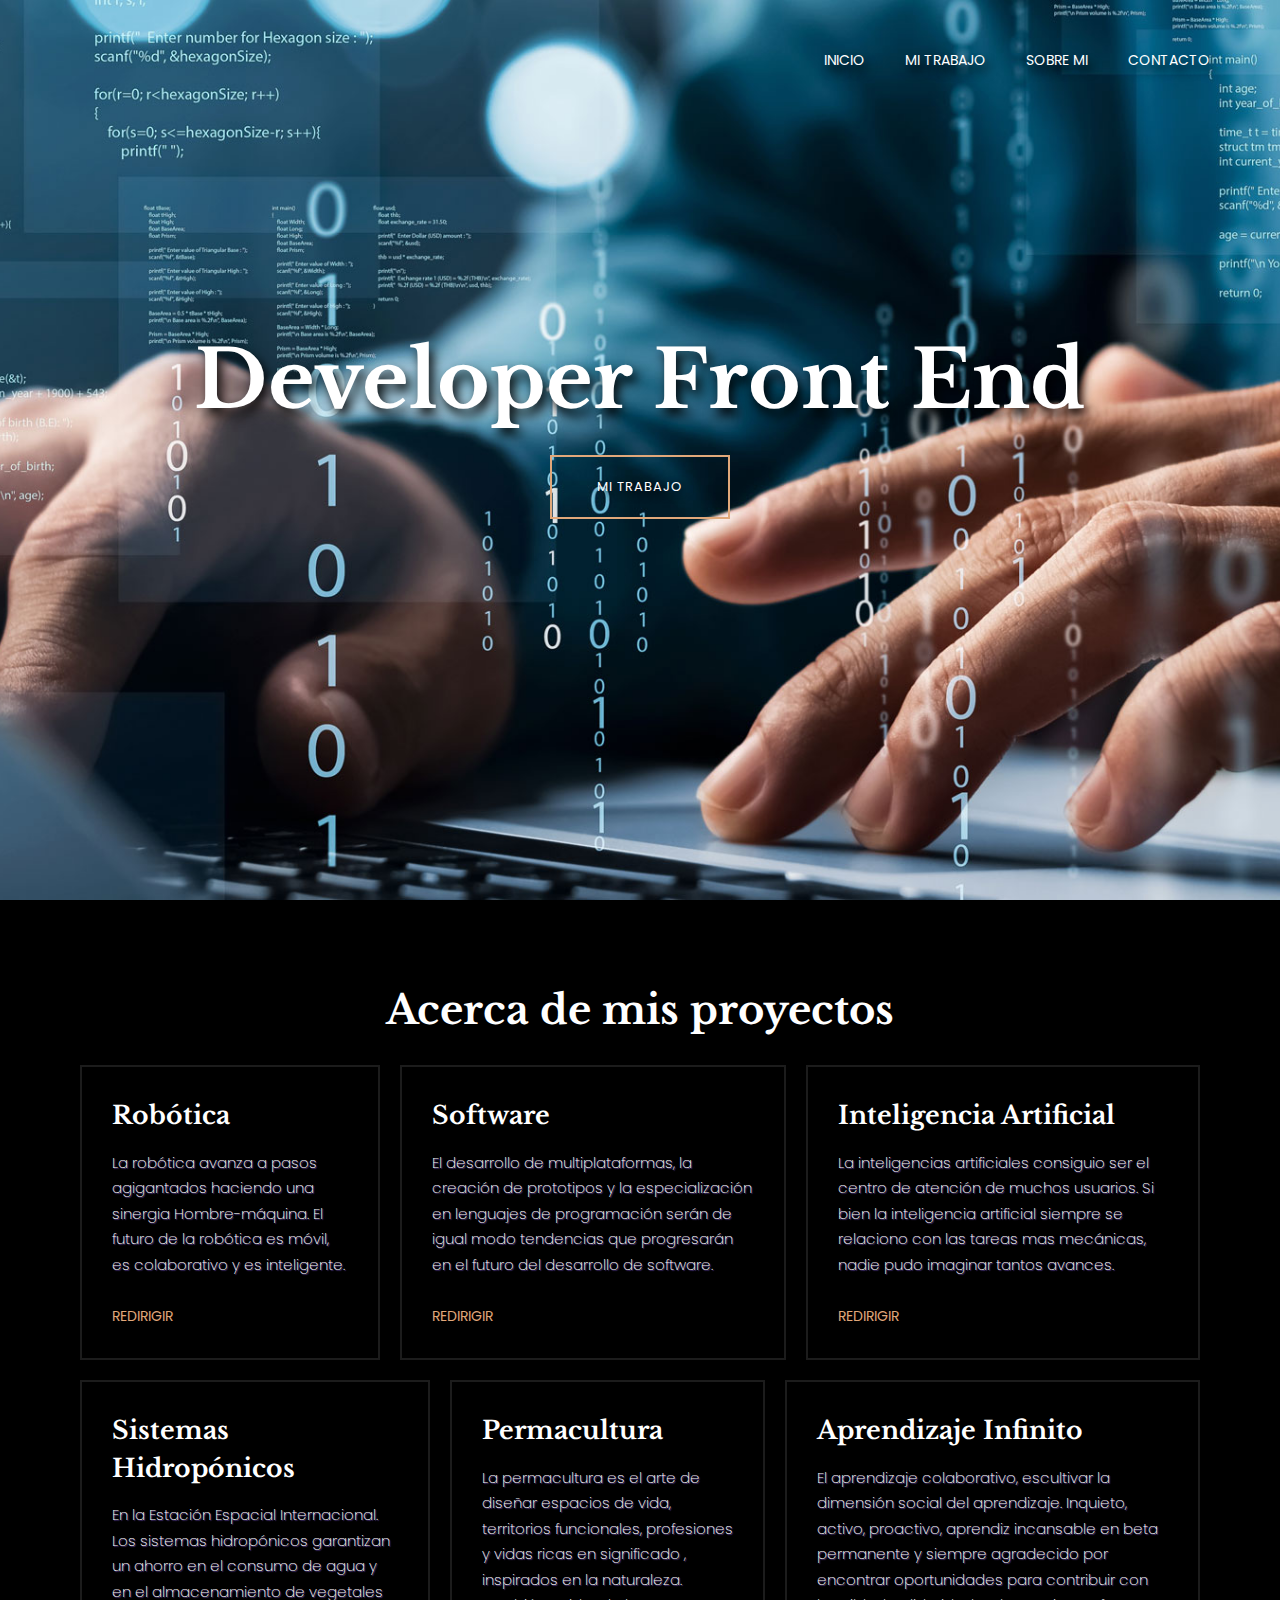
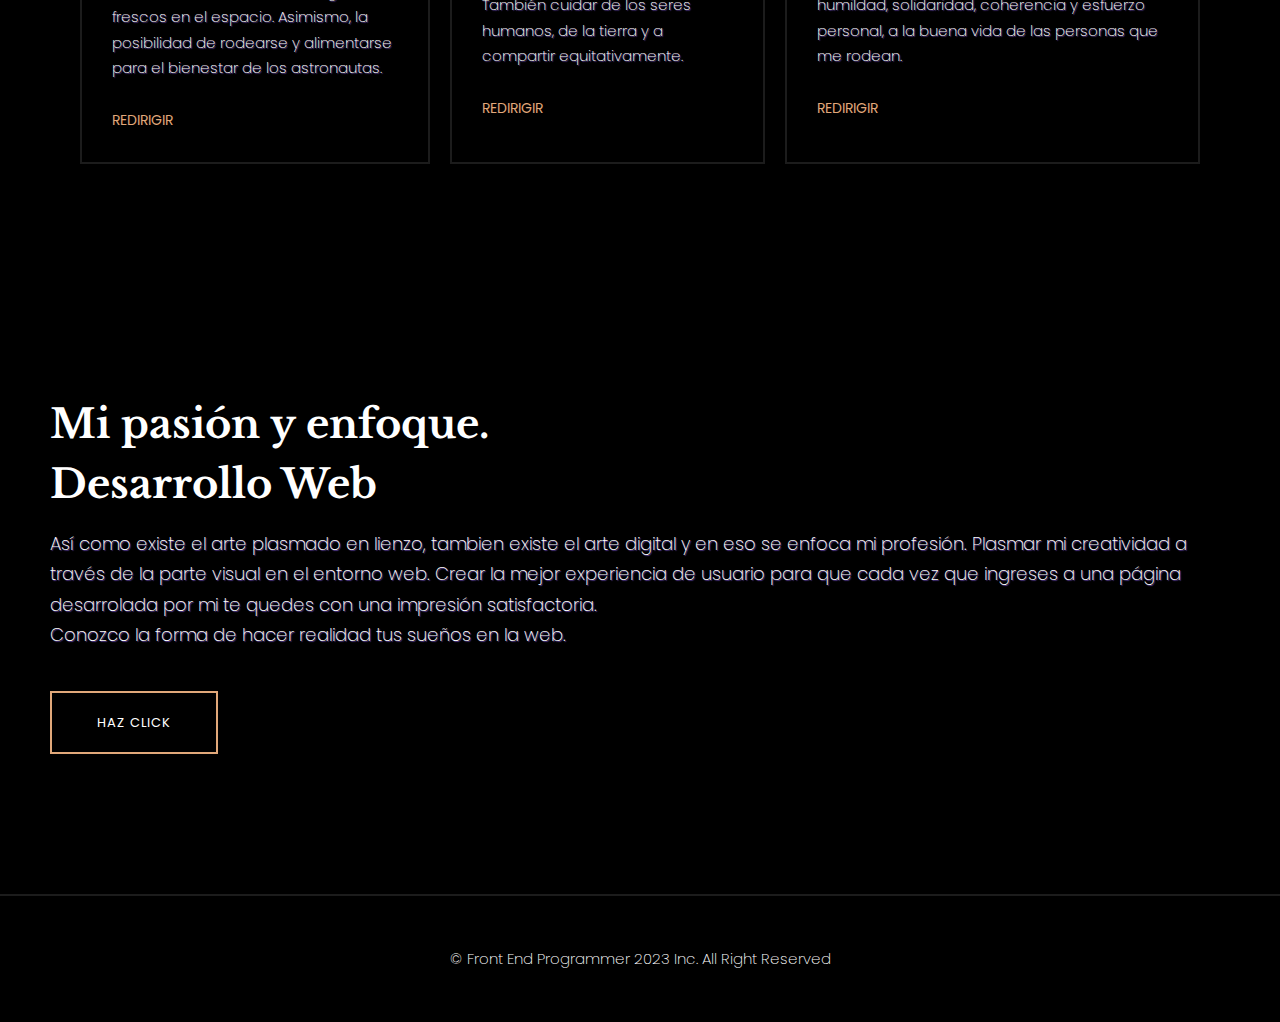
==== index.html @ ab1b64e3 "last commit two" ====
<!DOCTYPE html>
<html lang="en">

<head>
	<meta charset="UTF-8" />
	<meta http-equiv="X-UA-Compatible" content="IE=edge" />
	<meta name="viewport" content="width=device-width, initial-scale=1.0" />
	<link rel="stylesheet" href="./style.css" />
	<link rel="stylesheet" media="screen and (max-width:768px)" href="./style/mobile.css" />
	<link rel="shortcut icon" href="./images/icono_prog.jpg" type="image/x-icon">
	<meta name="description"
		content="Portfolio de desarrollador front end dedicado a realizar paginas web personalizadas innovadoras con mucha productividad responsive y con un execelente diseño grafico para posicionarte en los primeros lugares de busqueda de sitios web y asi optimizar la funcionanlidad de tu pagina landing page web site">
	<meta name="keywords"
		content="Portfolio, Desarrollador, Front End, Diseño , Responsive, Grafico, Funcionalidad, landing page, Web Site Portfolio, Grafico Web, Responsive Front End, Pagina Personalizadas, Diseño Personalizado, Optimizar Pagina Web, Innovacion, Robotica, Inteligencia Artificial Web Porfolio, Hidroponia Responsive, Permacultura Portfolio, Conocimiento Infinito Front End">
	<meta name="robots" content="index, follow">
	<meta http-equiv="Content-Type" content="text/html; charset=utf-8">
	<meta name="language" content="Spanish">
	<meta name="revisit-after" content="1 day">
	<meta name="author" content="Portfolio DLT">
	<meta name="title" content="Portfolio 2023">
	<title>Portfolio 2023 | Welcome</title>

</head>

<body>
	<header id="mainheader">
		<nav id="navbar">
			<div class="container">
				<div class="logo"><img src="/images/logo.png" alt="" /></div>
				<ul class="nav">
					<li><a href="#mainheader">Inicio</a></li>
					<li><a href="#work">Mi Trabajo</a></li>
					<li><a href="#about">Sobre mi</a></li>
					<li><a href="./contacto.html">Contacto</a></li>
				</ul>
			</div>
		</nav>
		<div id="showcase">
			<div class="container">
				<h1 class="display-1">
					Developer Front End
				</h1>
				<a href="https://www.awwwards.com/" target="_blank" class="btn btn-outline">Mi Trabajo</a>
			</div>
		</div>
	</header>

	<section id="work">
		<div class="container">
			<h2>Acerca de mis proyectos</h2>
			<div class="work-row">
				<div class="work-row-box">
					<h4>Robótica</h4>
					<p>
						La robótica avanza a pasos agigantados haciendo una sinergia Hombre-máquina.
						El futuro de la robótica es móvil, es colaborativo y es inteligente.
					</p>
					<a href="https://www.bostondynamics.com/" target="_blank" class="btn-link">Redirigir</a>
				</div>
				<div class="work-row-box">
					<h4>Software</h4>
					<p>
						El desarrollo de multiplataformas, la creación de prototipos y la especialización en lenguajes
						de programación serán de igual modo tendencias que progresarán en el futuro del desarrollo de
						software.
					</p>
					<a href="https://es.wikipedia.org/wiki/Software" target="_blank" class="btn-link">Redirigir</a>
				</div>
				<div class="work-row-box">
					<h4>Inteligencia Artificial</h4>
					<p>
						La inteligencias artificiales consiguio ser el centro de atención de muchos usuarios. Si bien la
						inteligencia artificial siempre se relaciono con las tareas mas mecánicas, nadie pudo imaginar
						tantos avances.
					</p>
					<a href="https://aws.amazon.com/es/free/machine-learning/?trk=99f1d6f6-546e-4c08-bed6-9b7edc88d670&sc_channel=ps&ef_id=Cj0KCQjwgLOiBhC7ARIsAIeetVCK75um1ZYJtRPHaZGY3j-YYd12Ayz1aTC2y90kJFsLSTPhoZg6FbcaAgvkEALw_wcB:G:s&s_kwcid=AL!4422!3!648113887619!p!!g!!inteligencia%20artificial!19666586819!144370671485"
						target="_blank" class="btn-link">Redirigir</a>
				</div>
			</div>
			<div class="work-row">
				<div class="work-row-box">
					<h4>Sistemas Hidropónicos</h4>
					<p>
						En la Estación Espacial Internacional. Los sistemas hidropónicos garantizan un ahorro en el
						consumo de agua y en el almacenamiento de vegetales frescos en el espacio. Asimismo, la
						posibilidad de rodearse y alimentarse para el bienestar de los astronautas.
					</p>
					<a href="https://ciencia.nasa.gov/proyecto-examina-c%C3%B3mo-regar-plantas-en-el-espacio"
						target="_blank" class="btn-link">Redirigir</a>
				</div>
				<div class="work-row-box">
					<h4>Permacultura</h4>
					<p>
						La permacultura es el arte de diseñar espacios de vida, territorios funcionales, profesiones y
						vidas ricas en significado , inspirados en la naturaleza. También cuidar de los seres humanos,
						de la tierra y a compartir equitativamente.
					</p>
					<a href="https://www.construirtv.com/que-es-y-cuales-son-las-ventajas-de-la-construccion-con-superadobe/"
						target="_blank" class="btn-link">Redirigir</a>
				</div>
				<div class="work-row-box">
					<h4>Aprendizaje Infinito</h4>
					<p>
						El aprendizaje colaborativo, escultivar la dimensión social del aprendizaje. Inquieto, activo,
						proactivo, aprendiz incansable en beta permanente y siempre agradecido por encontrar
						oportunidades para contribuir con humildad, solidaridad, coherencia y esfuerzo personal, a la
						buena vida de las personas que me rodean.
					</p>
					<a href="https://www.sanpablo.es/biblia-latinoamericana" class="btn-link">Redirigir</a>
				</div>
			</div>
		</div>
	</section>

	<section id="about">
		<img src="/images/about.jpg" alt="" />
		<div class="about-text">
			<h2>
				Mi pasión y enfoque. <br> Desarrollo Web
			</h2>
			<p class="large">
				Así como existe el arte plasmado en lienzo, tambien existe el arte digital y en eso se enfoca mi
				profesión. Plasmar mi creatividad a través de la parte visual en el entorno web. Crear la mejor
				experiencia de usuario para que cada vez que ingreses a una página desarrolada por mi te quedes con una
				impresión satisfactoria. <br>
				Conozco la forma de hacer realidad tus sueños en la web.
			</p>
			<a href="https://www.awwwards.com/" target="_blank" class="btn btn-outline">Haz Click</a>
		</div>
		<img src="/images/about-slim.jpg" class="about-slim" alt="" />
	</section>

	<hr />

	<footer id="mainfooter">
		<p>© Front End Programmer 2023 Inc. All Right Reserved </p>

	</footer>


</body>

</html>
---- style.css ----
@import url("https://fonts.googleapis.com/css2?family=Poppins:wght@100;200;300;400;500;600;700;800;900&display=swap");
@import url("https://fonts.googleapis.com/css2?family=Libre+Baskerville:wght@400;700&display=swap");
/* Reset */
* {
  margin: 0;
  padding: 0;
  box-sizing: border-box;
}

/* Estilos main */
html,
body {
  font-family: "Poppins", sans-serif;
  background: #000;
  color: #fff;
  line-height: 1.5;
}

h1 {
  font-size: 42px;
  text-shadow: 4px 7px 12px black;
}

h2 {
  font-size: 40px;
}

h4 {
  font-size: 25px;
}

h1,
h2,
h4 {
  font-family: "Libre Baskerville", sans-serif;
  margin-bottom: 15px;
}

ul {
  list-style: none;
}

p {
  font-size: 15px;
  margin: 10px 0;
  line-height: 1.7em;
  font-weight: 200;
}

a {
  text-decoration: none;
}

hr {
  border: 1px solid #1c1c1c;
}

/* Clases */
.container {
  max-width: 1200px;
  margin: 0 auto;
  padding: 0 30px;
}

.large {
  font-size: 18px;
}

.display-1 {
  font-size: 80px;
}

.btn {
  display: inline-block;
  font-size: 13px;
  padding: 20px 45px;
  text-transform: uppercase;
  cursor: pointer;
  font-weight: 400;
  letter-spacing: 1px;
  text-shadow: 3px 3px 10px black;
}

.btn-outline {
  border: 2px solid #e1a87a;
  color: #fff;
}

.btn-outline:hover {
  background: #e1a87a;
  border: 2px solid #e1a87a;
  color: #fff;
  flex-grow: 1;
}

.btn-link {
  color: #e1a87a;
  text-transform: uppercase;
  font-size: 14px;
  font-weight: 400;
}

/* Header   */
#mainheader {
  background: url(./images/Prog_Front.jpg);
  background-repeat: no-repeat;
  background-size: cover;
  background-position: center;
  height: 100vh;
}

/* Navbar */
#navbar {
  height: 120px;
}

#navbar .logo img {
  height: 60px;
}

#navbar a {
  color: #fff;
  font-size: 14px;
  font-weight: 400;
  text-transform: uppercase;
}

#navbar .container {
  display: flex;
  justify-content: space-between;
  align-items: center;
  height: 100%;
  text-shadow: 4px 7px 10px black;
}

#navbar ul {
  display: flex;
}

#navbar ul li {
  margin-left: 40px;
}

/* Showcase */
#showcase {
  text-align: center;
  padding-top: 200px;
}

/* Work   */
#work {
  padding: 80px 0;
}

#work h2 {
  text-align: center;
}

#work .work-row {
  display: flex;
}

#work .work-row-box {
  border: 2px solid #1c1c1c;
  margin: 10px;
  padding: 30px;
}

#work .work-row-box p {
  padding-bottom: 17px;
  text-shadow: 1px 1px 1px rgb(88, 63, 151);
}

/* About */
#about {
  padding: 80px 0;
  display: flex;
}

#about .about-text {
  padding: 60px 50px;
}

#about .about-text p {
  padding-bottom: 30px;
  text-shadow: 1px 1px 1px rgb(88, 63, 151);
}

/* Contact  */
#contact {
  margin: 52px;
  padding: 170px 0;
}

#contact .container {
  display: flex;
  justify-content: space-between;
}

#contact .contact-info,
#contact .contact-logo,
#contact .contact-social {
  flex: 1;
}

#contact .contact-info p {
  color: black;
  text-shadow: 3px 5px 10 px white;
  font-size: larger;
}

#contact .contact-logo img {
  height: 80px;
}

#contact .contact-logo {
  text-align: center;
}

#contact .contact-social img {
  height: 30px;
  margin: 5px;
}

#contact .contact-social {
  text-align: right;
}

/* Footer */
#mainfooter {
  margin: 10px;
  text-align: center;
  padding: 30px;
}

/*# sourceMappingURL=style.css.map */
---- style/mobile.css ----
.display-1 {
	font-size: 50px;
}

/* Header */


#mainheader {
	height: 100%;
}

/* Navbar */


#navbar ul li {
	margin-left: 20px;
	text-shadow: 4px 7px 10px black;
}

/* Showcase  */


#showcase {
	padding-top: 80px;
	padding-bottom: 100px;
}

/* Work */


#work .work-row {
	flex-direction: column;
}

/* About */


#about {
	flex-direction: column;
}

#about .about-slim {
	display: none;
}

/* Contact */


#contact {
	padding: 80px 0;
}

#contact .contact-info p {
	font-size: 17px;
	text-shadow: 1px 1px 1px white;
}

#contact .contact-logo img {
	height: 150px;

}

#contact .contact-social img {
	height: 20px;
	margin: 2px;
	
}
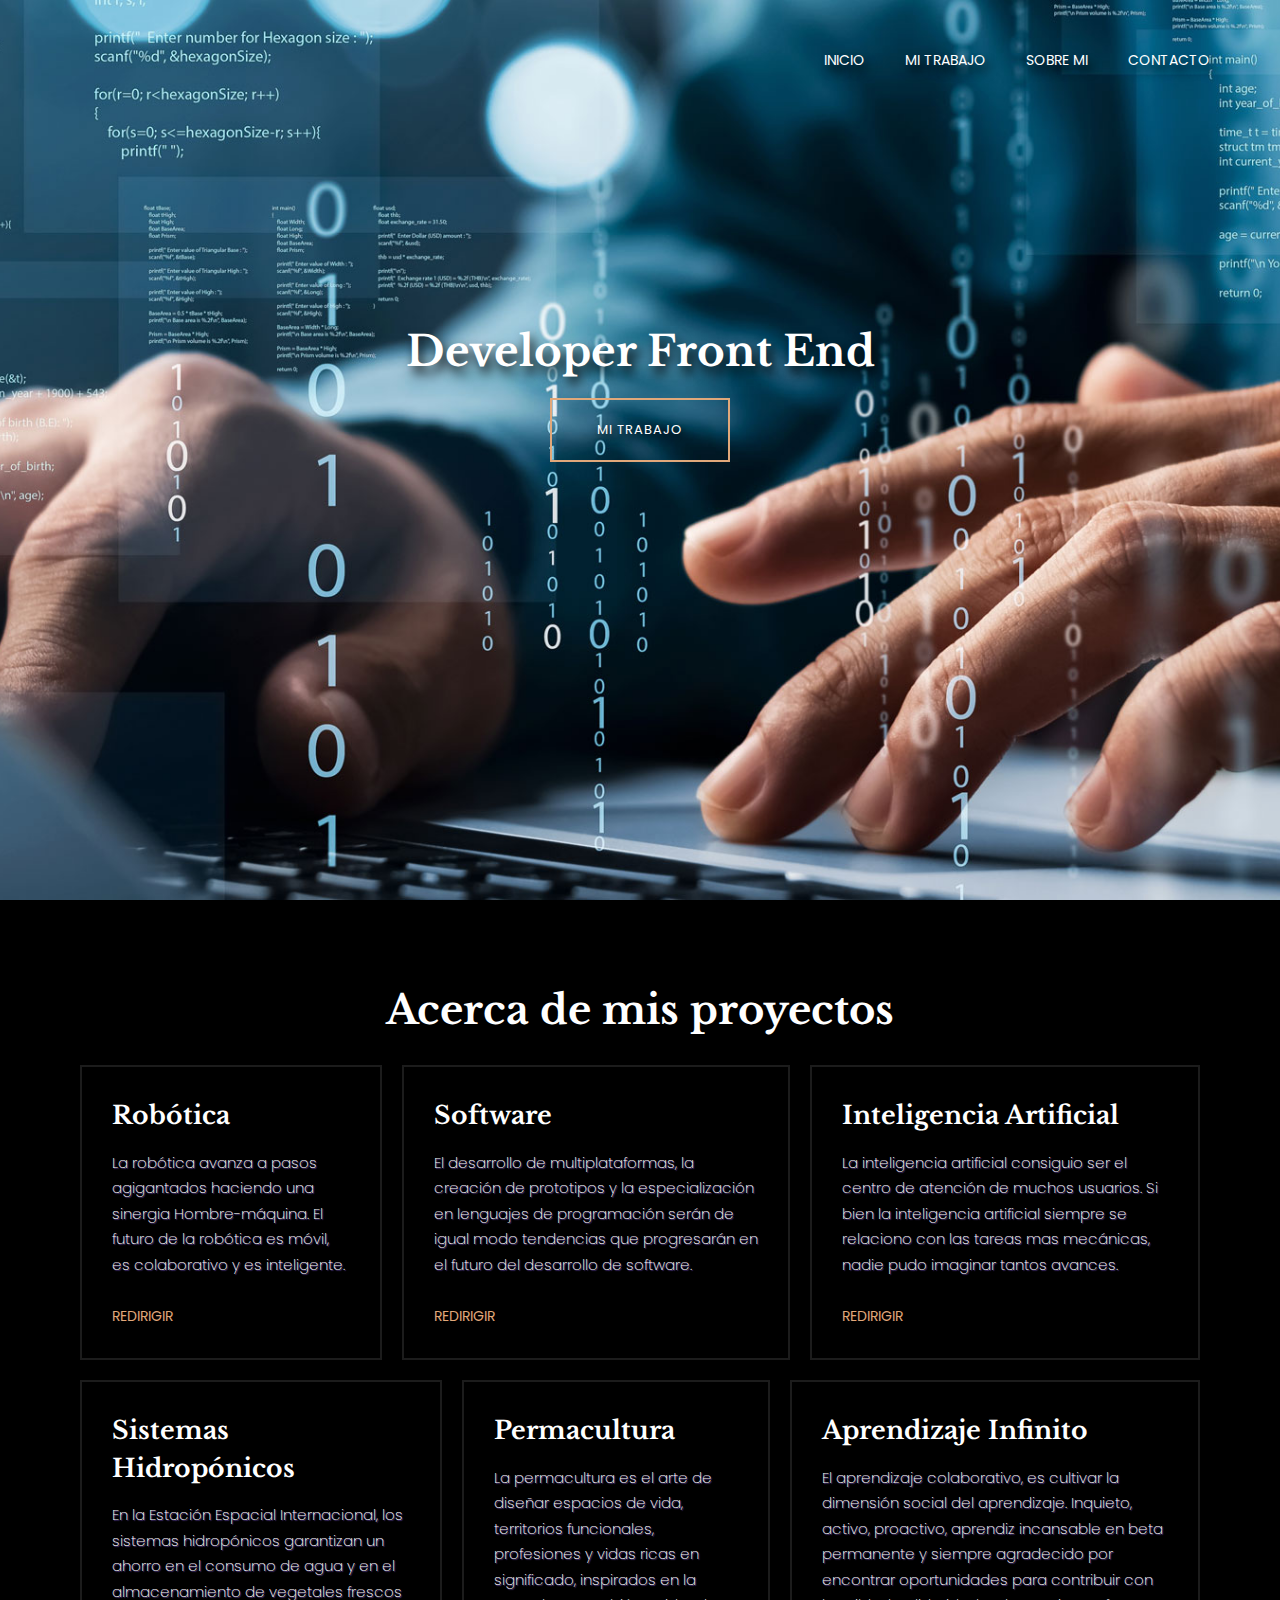
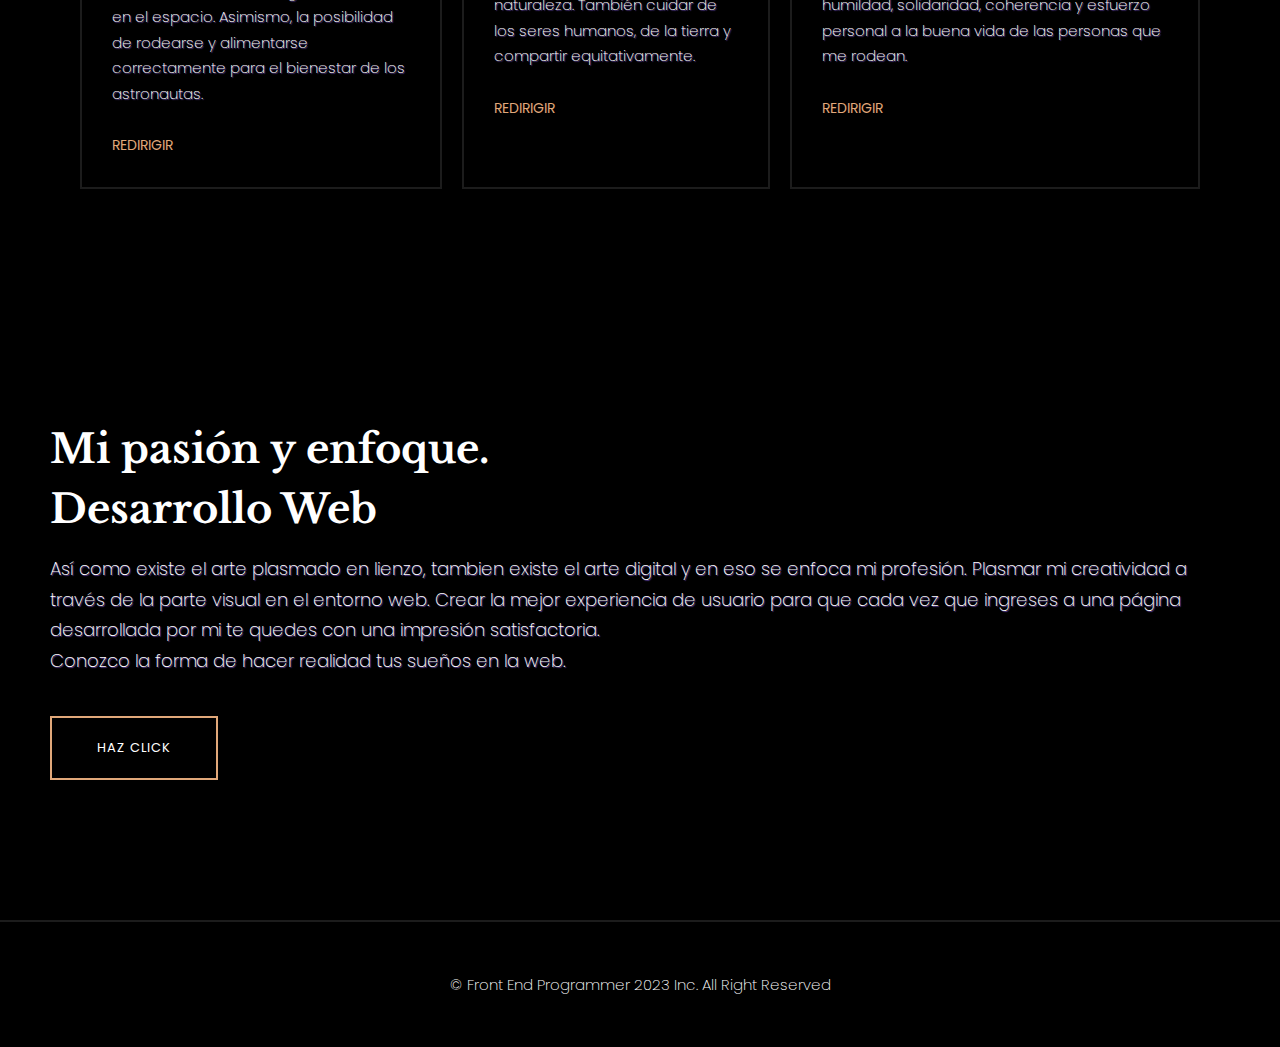
==== commit 3bd5c487: "Se realizo cambios producidos por la perdida del archivo estilos en la instalacion de Bootstrap" ====
--- a/index.html
+++ b/index.html
@@ -5,13 +5,14 @@
 	<meta charset="UTF-8" />
 	<meta http-equiv="X-UA-Compatible" content="IE=edge" />
 	<meta name="viewport" content="width=device-width, initial-scale=1.0" />
+	<link rel="stylesheet" href="https://cdnjs.cloudflare.com/ajax/libs/animate.css/4.1.1/animate.min.css"/>
 	<link rel="stylesheet" href="./style.css" />
 	<link rel="stylesheet" media="screen and (max-width:768px)" href="./style/mobile.css" />
 	<link rel="shortcut icon" href="./images/icono_prog.jpg" type="image/x-icon">
 	<meta name="description"
 		content="Portfolio de desarrollador front end dedicado a realizar paginas web personalizadas innovadoras con mucha productividad responsive y con un execelente diseño grafico para posicionarte en los primeros lugares de busqueda de sitios web y asi optimizar la funcionanlidad de tu pagina landing page web site">
 	<meta name="keywords"
-		content="Portfolio, Desarrollador, Front End, Diseño , Responsive, Grafico, Funcionalidad, landing page, Web Site Portfolio, Grafico Web, Responsive Front End, Pagina Personalizadas, Diseño Personalizado, Optimizar Pagina Web, Innovacion, Robotica, Inteligencia Artificial Web Porfolio, Hidroponia Responsive, Permacultura Portfolio, Conocimiento Infinito Front End">
+		content="Portfolio, Desarrollador, Front End, Diseño , Responsive, Grafico, Funcionalidad, landing page, Web Site Portfolio, Grafico Web, Responsive Front End, Paginas Personalizadas, Diseño Personalizado, Optimizar Pagina Web, Innovacion, Robotica, Inteligencia Artificial Web Porfolio, Hidroponia Responsive, Permacultura Portfolio, Conocimiento Infinito Front End">
 	<meta name="robots" content="index, follow">
 	<meta http-equiv="Content-Type" content="text/html; charset=utf-8">
 	<meta name="language" content="Spanish">
@@ -37,7 +38,7 @@
 		</nav>
 		<div id="showcase">
 			<div class="container">
-				<h1 class="display-1">
+				<h1 class="animate__animated animate__slideInDown">
 					Developer Front End
 				</h1>
 				<a href="https://www.awwwards.com/" target="_blank" class="btn btn-outline">Mi Trabajo</a>
@@ -69,7 +70,7 @@
 				<div class="work-row-box">
 					<h4>Inteligencia Artificial</h4>
 					<p>
-						La inteligencias artificiales consiguio ser el centro de atención de muchos usuarios. Si bien la
+						La inteligencia artificial consiguio ser el centro de atención de muchos usuarios. Si bien la
 						inteligencia artificial siempre se relaciono con las tareas mas mecánicas, nadie pudo imaginar
 						tantos avances.
 					</p>
@@ -81,9 +82,9 @@
 				<div class="work-row-box">
 					<h4>Sistemas Hidropónicos</h4>
 					<p>
-						En la Estación Espacial Internacional. Los sistemas hidropónicos garantizan un ahorro en el
+						En la Estación Espacial Internacional, los sistemas hidropónicos garantizan un ahorro en el
 						consumo de agua y en el almacenamiento de vegetales frescos en el espacio. Asimismo, la
-						posibilidad de rodearse y alimentarse para el bienestar de los astronautas.
+						posibilidad de rodearse y alimentarse correctamente para el bienestar de los astronautas.
 					</p>
 					<a href="https://ciencia.nasa.gov/proyecto-examina-c%C3%B3mo-regar-plantas-en-el-espacio"
 						target="_blank" class="btn-link">Redirigir</a>
@@ -92,8 +93,8 @@
 					<h4>Permacultura</h4>
 					<p>
 						La permacultura es el arte de diseñar espacios de vida, territorios funcionales, profesiones y
-						vidas ricas en significado , inspirados en la naturaleza. También cuidar de los seres humanos,
-						de la tierra y a compartir equitativamente.
+						vidas ricas en significado, inspirados en la naturaleza. También cuidar de los seres humanos,
+						de la tierra y compartir equitativamente.
 					</p>
 					<a href="https://www.construirtv.com/que-es-y-cuales-son-las-ventajas-de-la-construccion-con-superadobe/"
 						target="_blank" class="btn-link">Redirigir</a>
@@ -101,12 +102,13 @@
 				<div class="work-row-box">
 					<h4>Aprendizaje Infinito</h4>
 					<p>
-						El aprendizaje colaborativo, escultivar la dimensión social del aprendizaje. Inquieto, activo,
+						El aprendizaje colaborativo, es cultivar la dimensión social del aprendizaje. Inquieto, activo,
 						proactivo, aprendiz incansable en beta permanente y siempre agradecido por encontrar
-						oportunidades para contribuir con humildad, solidaridad, coherencia y esfuerzo personal, a la
+						oportunidades para contribuir con humildad, solidaridad, coherencia y esfuerzo personal a la
 						buena vida de las personas que me rodean.
 					</p>
-					<a href="https://www.sanpablo.es/biblia-latinoamericana" class="btn-link">Redirigir</a>
+					<a href="https://www.sanpablo.es/biblia-latinoamericana" target="_blank"
+						class="btn-link">Redirigir</a>
 				</div>
 			</div>
 		</div>
@@ -121,7 +123,7 @@
 			<p class="large">
 				Así como existe el arte plasmado en lienzo, tambien existe el arte digital y en eso se enfoca mi
 				profesión. Plasmar mi creatividad a través de la parte visual en el entorno web. Crear la mejor
-				experiencia de usuario para que cada vez que ingreses a una página desarrolada por mi te quedes con una
+				experiencia de usuario para que cada vez que ingreses a una página desarrollada por mi te quedes con una
 				impresión satisfactoria. <br>
 				Conozco la forma de hacer realidad tus sueños en la web.
 			</p>
--- a/style/mobile.css
+++ b/style/mobile.css
@@ -1,3 +1,4 @@
+
 .display-1 {
 	font-size: 50px;
 }
@@ -6,7 +7,8 @@
 
 
 #mainheader {
-	height: 100%;
+	height: 33.8rem;
+
 }
 
 /* Navbar */
@@ -32,6 +34,23 @@
 	flex-direction: column;
 }
 
+#work .work-row-box:hover {
+	border: 2px solid #1c1c1c;
+	margin: 10px;
+	padding: 30px;
+	box-shadow: 2px 3px 10px white;
+	gap: 20px;
+
+}
+
+.large:hover{
+font-size: 16px;
+	background: #847d7d;
+	transition: 3s;
+	box-shadow: 2px 3px 10px white
+}
+
+
 /* About */
 
 
@@ -53,6 +72,7 @@
 #contact .contact-info p {
 	font-size: 17px;
 	text-shadow: 1px 1px 1px white;
+	transition: 3s;
 }
 
 #contact .contact-logo img {
@@ -63,5 +83,6 @@
 #contact .contact-social img {
 	height: 20px;
 	margin: 2px;
-	
-}+
+}
+
